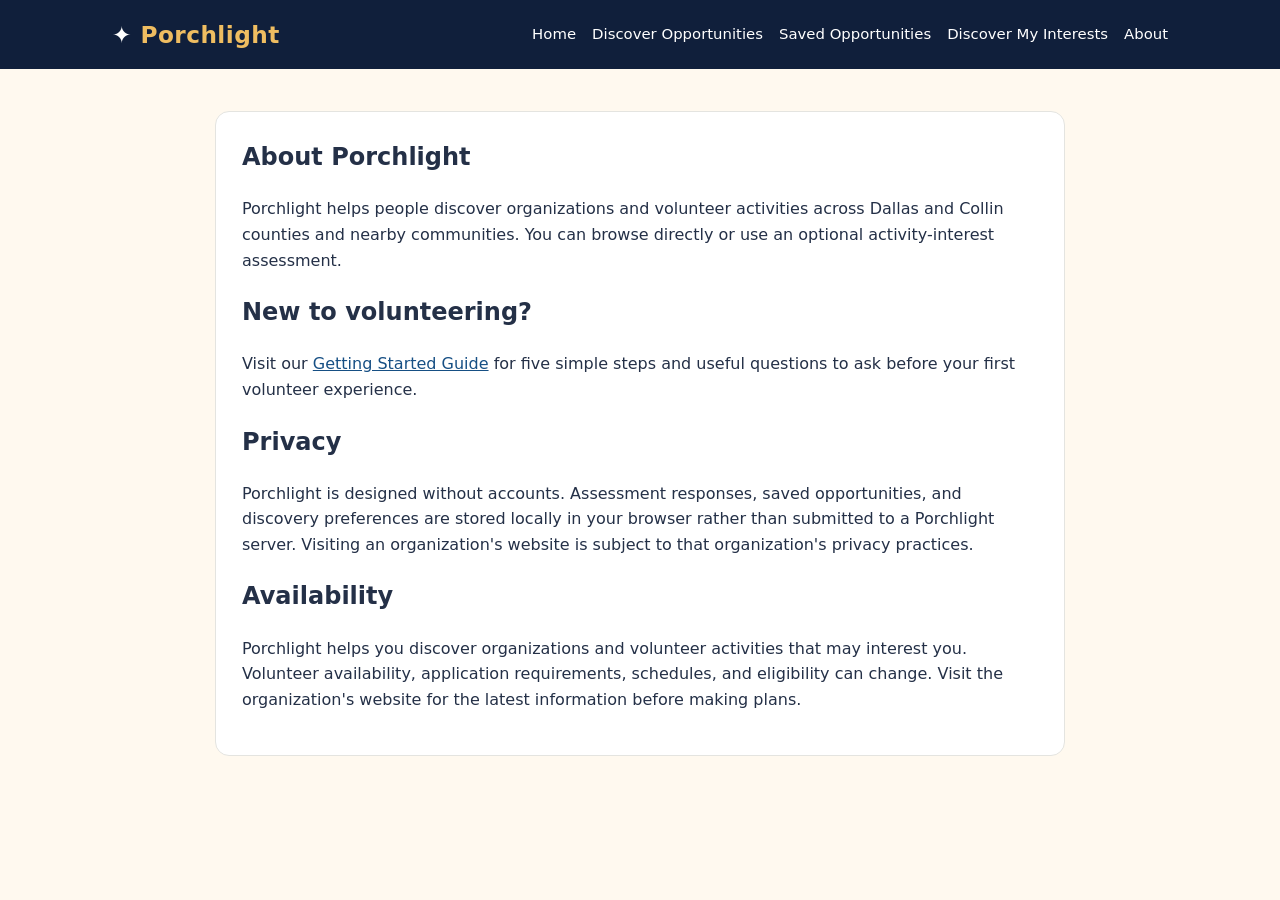
==== about.html @ 70819da5 "Add files via upload" ====
<!doctype html><html lang="en"><head><meta charset="utf-8"><meta name="viewport" content="width=device-width,initial-scale=1"><title>About & Privacy | Porchlight</title><link rel="stylesheet" href="css/styles.css"></head><body><a class="skip" href="#main">Skip to content</a><header class="top"><nav class="nav" aria-label="Main navigation"><a class="brand" href="index.html">✦ <span>Porchlight</span></a><div class="links"><a href="index.html">Home</a><a href="discover.html">Discover Opportunities</a><a href="saved.html">Saved Opportunities</a><a href="assessment.html">Discover My Interests</a><a href="about.html">About</a></div></nav></header><main id="main" class="wrap"><section class="panel"><h1>About Porchlight</h1><p>Porchlight helps people discover organizations and volunteer activities across Dallas and Collin counties and nearby communities. You can browse directly or use an optional activity-interest assessment.</p><h2>New to volunteering?</h2><p>Visit our <a href="getting-started.html">Getting Started Guide</a> for five simple steps and useful questions to ask before your first volunteer experience.</p><h2>Privacy</h2><p>Porchlight is designed without accounts. Assessment responses, saved opportunities, and discovery preferences are stored locally in your browser rather than submitted to a Porchlight server. Visiting an organization's website is subject to that organization's privacy practices.</p><h2>Availability</h2><p>Porchlight helps you discover organizations and volunteer activities that may interest you. Volunteer availability, application requirements, schedules, and eligibility can change. Visit the organization's website for the latest information before making plans.</p></section></main><script src="js/navigation.js"></script></body></html>
---- css/styles.css ----
:root{--navy:#101f3b;--gold:#efbd61;--cream:#fff9ef;--ink:#243047;--muted:#58657a;--line:#e4e4e0;--white:#fff}*{box-sizing:border-box}body{margin:0;font-family:system-ui,-apple-system,'Segoe UI',sans-serif;color:var(--ink);background:var(--cream);line-height:1.6}a{color:#164f84}a:focus-visible,button:focus-visible{outline:3px solid #c87c12;outline-offset:3px}.skip{position:absolute;left:-999px;top:0;background:#fff;padding:12px;z-index:9}.skip:focus{left:10px}.top{background:var(--navy);color:white}.nav{max-width:1100px;margin:auto;padding:16px 22px;display:flex;align-items:center;justify-content:space-between;gap:20px;flex-wrap:wrap}.brand{font-size:1.45rem;font-weight:800;color:#fff;text-decoration:none;letter-spacing:.02em}.brand span{color:var(--gold)}.links{display:flex;flex-wrap:wrap;gap:16px}.links a{color:white;text-decoration:none;font-size:.93rem}.links a:hover{text-decoration:underline}.hero{background:linear-gradient(120deg,#101f3b 20%,#20365b 100%);color:#fff}.hero-inner{max-width:1100px;margin:auto;display:grid;grid-template-columns:1fr 1fr;gap:32px;align-items:center;padding:54px 22px 62px}.hero h1{font-size:clamp(2.4rem,5vw,4.6rem);line-height:1.1;margin:0 0 12px}.hero h1 em{color:var(--gold);font-style:normal}.hero p{font-size:1.13rem;max-width:520px}.lantern{height:330px;display:grid;place-items:center;position:relative;background:radial-gradient(circle at 50% 48%,#b8792888,transparent 45%)}.lantern svg{width:min(100%,320px);height:310px;filter:drop-shadow(0 0 28px #f4ad3e88)}.wrap{max-width:1100px;margin:auto;padding:42px 22px}.intro{text-align:center;max-width:720px;margin:0 auto 28px}.intro h1{font-size:clamp(1.7rem,3vw,2.3rem);margin:0 0 10px}.choices{display:grid;grid-template-columns:repeat(2,1fr);gap:20px}.choice{background:#fff;border:1px solid var(--line);border-radius:16px;padding:28px;box-shadow:0 5px 18px #101f3b0a}.choice h3{font-size:1.4rem;margin:8px 0}.symbol{font-size:2rem}.button{display:inline-block;border-radius:9px;background:var(--navy);color:white;text-decoration:none;padding:12px 20px;font-weight:700;margin-top:12px}.button:hover{background:#294670}.button.gold{background:#c17b1e;color:#fff}.button.gold:hover{background:#965d12}.note{text-align:center;color:var(--muted);font-size:.91rem;margin-top:18px}.values{display:grid;grid-template-columns:repeat(4,1fr);gap:16px}.value{background:#fff;border:1px solid var(--line);border-radius:12px;padding:18px}.value h3{font-size:1rem;margin:0 0 5px}.value p{font-size:.92rem;margin:0}.closing{text-align:center;background:#f2e8d7;padding:40px 22px}.closing h2{margin-top:0}.footer{background:var(--navy);color:#e9edf3;padding:30px 22px}.footer-inner{max-width:1100px;margin:auto}.footer a{color:#ffe1a0}.footer small{display:block;margin-top:12px;color:#d4dae4}.panel{background:white;border:1px solid var(--line);border-radius:14px;padding:26px;max-width:850px;margin:0 auto}.panel h1{margin-top:0}.muted{color:var(--muted)}@media(max-width:720px){.hero-inner,.choices{grid-template-columns:1fr}.hero-inner{padding-top:28px}.lantern{height:235px;order:-1}.lantern svg{height:225px}.values{grid-template-columns:repeat(2,1fr)}.nav{align-items:flex-start}.links{gap:10px}.links a{font-size:.85rem}}@media(max-width:420px){.values{grid-template-columns:1fr}}

/* Full-bleed banner: no padding, clipping, or rounded image corners. */
.hero-art{background:var(--navy);margin:0;padding:0}
.hero-art-inner{width:100%;max-width:none;margin:0;padding:0;line-height:0}
.hero-art img{display:block;width:100%;height:auto;border-radius:0;object-fit:contain}
/* Stage 3: assessment */
.assessment-wrap{padding-top:36px;padding-bottom:55px}.assessment-panel{max-width:880px;padding:clamp(22px,4vw,44px)}.assessment-panel h1{line-height:1.22;font-size:clamp(1.65rem,3.2vw,2.25rem)}.assessment-panel h2{font-size:1.25rem}.eyebrow{text-transform:uppercase;letter-spacing:.1em;color:#8a5a1c;font-size:.78rem;font-weight:800}.progress-heading{display:flex;justify-content:space-between;gap:10px;flex-wrap:wrap}.progress{height:11px;border-radius:20px;background:#e9edf1;overflow:hidden;margin:12px 0 30px}.progress>div{height:100%;background:#bd7d25;transition:width .2s}.question-title{margin:0 0 28px}.answer-options{border:0;padding:0;margin:0}.answer-options legend{font-weight:650;margin-bottom:12px}.answer{display:flex;align-items:center;gap:13px;border:1px solid #d5dce2;background:#fff;padding:13px 16px;border-radius:10px;margin:8px 0;cursor:pointer}.answer:has(input:checked){border-color:#a56816;background:#fff4dd;box-shadow:0 0 0 1px #a56816}.answer input{width:20px;height:20px;accent-color:#a56816;flex:none}.actions{display:flex;align-items:center;gap:12px;flex-wrap:wrap;margin-top:26px}.actions .button{margin-top:0}.button{border:0;font:inherit;font-weight:700;cursor:pointer}.button.outline{background:#fff;border:1px solid #8d9bae;color:#1a3657}.button.outline:hover{background:#f0f4f8}.small{font-size:.87rem}.error{color:#9d2020;font-weight:700}.review-list{display:grid;gap:7px;margin-top:20px}.review-row{background:#fff;text-align:left;border:1px solid #d9dee5;border-radius:9px;padding:12px;display:flex;align-items:flex-start;justify-content:space-between;gap:15px;cursor:pointer;font:inherit}.review-row:hover{background:#f6f8fb}.review-value{color:#365b81;font-size:.85rem;flex-shrink:0}.interest-cards{display:grid;gap:12px;margin:18px 0}.interest-card{border:1px solid #e0e4e8;border-radius:12px;padding:17px;background:#fff}.interest-head{display:flex;align-items:flex-start;gap:13px}.interest-head p{margin:3px 0 0;color:#58657a}.letter-tile{display:grid;place-items:center;width:46px;height:46px;border-radius:9px;color:#fff;font-size:1.35rem;font-weight:800;flex-shrink:0}.all-interests{border-top:1px solid #ddd;margin-top:25px;padding-top:16px}.all-interests summary{font-weight:750;cursor:pointer}.notice{padding:15px 17px;border-left:4px solid #c58b36;background:#fff7e9;border-radius:5px}
@media(max-width:580px){.review-row{flex-direction:column;gap:5px}.assessment-panel{padding:20px}.actions{align-items:stretch}.actions .button{width:100%;text-align:center}}

.entry-choice{border:1px solid #d9d5ca;border-radius:14px;padding:1.2rem;margin:1.25rem 0;background:#fffdf8}.entry-choice h3{margin-top:0}.entry-choice input{width:min(100%,350px);padding:.8rem;border:1px solid #778296;border-radius:8px;font-size:1.1rem;text-transform:uppercase;letter-spacing:.12em}.entry-choice input:focus{outline:3px solid #e9b85a;outline-offset:2px}

/* Stage 3 desktop viewport refinement: preserve comfortable mobile targets. */
@media (min-width: 721px) {
 .assessment-wrap{padding-top:14px;padding-bottom:26px}
 .assessment-panel{max-width:1080px;padding:18px 28px}
 .assessment-panel:has(.answer-options) .eyebrow{margin:0 0 7px}
 .assessment-panel:has(.answer-options) .progress{height:8px;margin:7px 0 13px}
 .assessment-panel:has(.answer-options) .progress-heading{font-size:.95rem;line-height:1.3}
 .assessment-panel .question-title{font-size:clamp(1.28rem,2.1vw,1.7rem);line-height:1.26;margin:0 0 13px}
 .assessment-panel .answer-options legend{font-size:.94rem;margin-bottom:6px}
 .assessment-panel .answer{padding:7px 12px;margin:5px 0;min-height:42px;line-height:1.35;gap:10px}
 .assessment-panel .answer input{width:18px;height:18px}
 .assessment-panel:has(.answer-options) .actions{margin-top:12px;gap:9px}
 .assessment-panel:has(.answer-options) .actions .button{padding:8px 14px;font-size:.94rem}
 .assessment-panel:has(.answer-options) .actions + .muted{margin:10px 0 0;line-height:1.35}
}
@media (min-width:721px) and (max-height:780px){
 .assessment-wrap{padding-top:8px}
 .assessment-panel{padding:12px 24px}
 .assessment-panel .question-title{font-size:1.3rem;margin-bottom:8px}
 .assessment-panel .answer{padding:5px 10px;margin:4px 0;min-height:38px}
 .assessment-panel:has(.answer-options) .progress{margin:5px 0 9px}
 .assessment-panel:has(.answer-options) .actions{margin-top:8px}
}

/* Accessibility: visible keyboard focus for form fields and reduced-motion support. */
input:focus-visible,select:focus-visible,summary:focus-visible{outline:3px solid #c87c12;outline-offset:3px}
@media(prefers-reduced-motion:reduce){*,*::before,*::after{scroll-behavior:auto!important;transition-duration:0.01ms!important;animation-duration:0.01ms!important}}
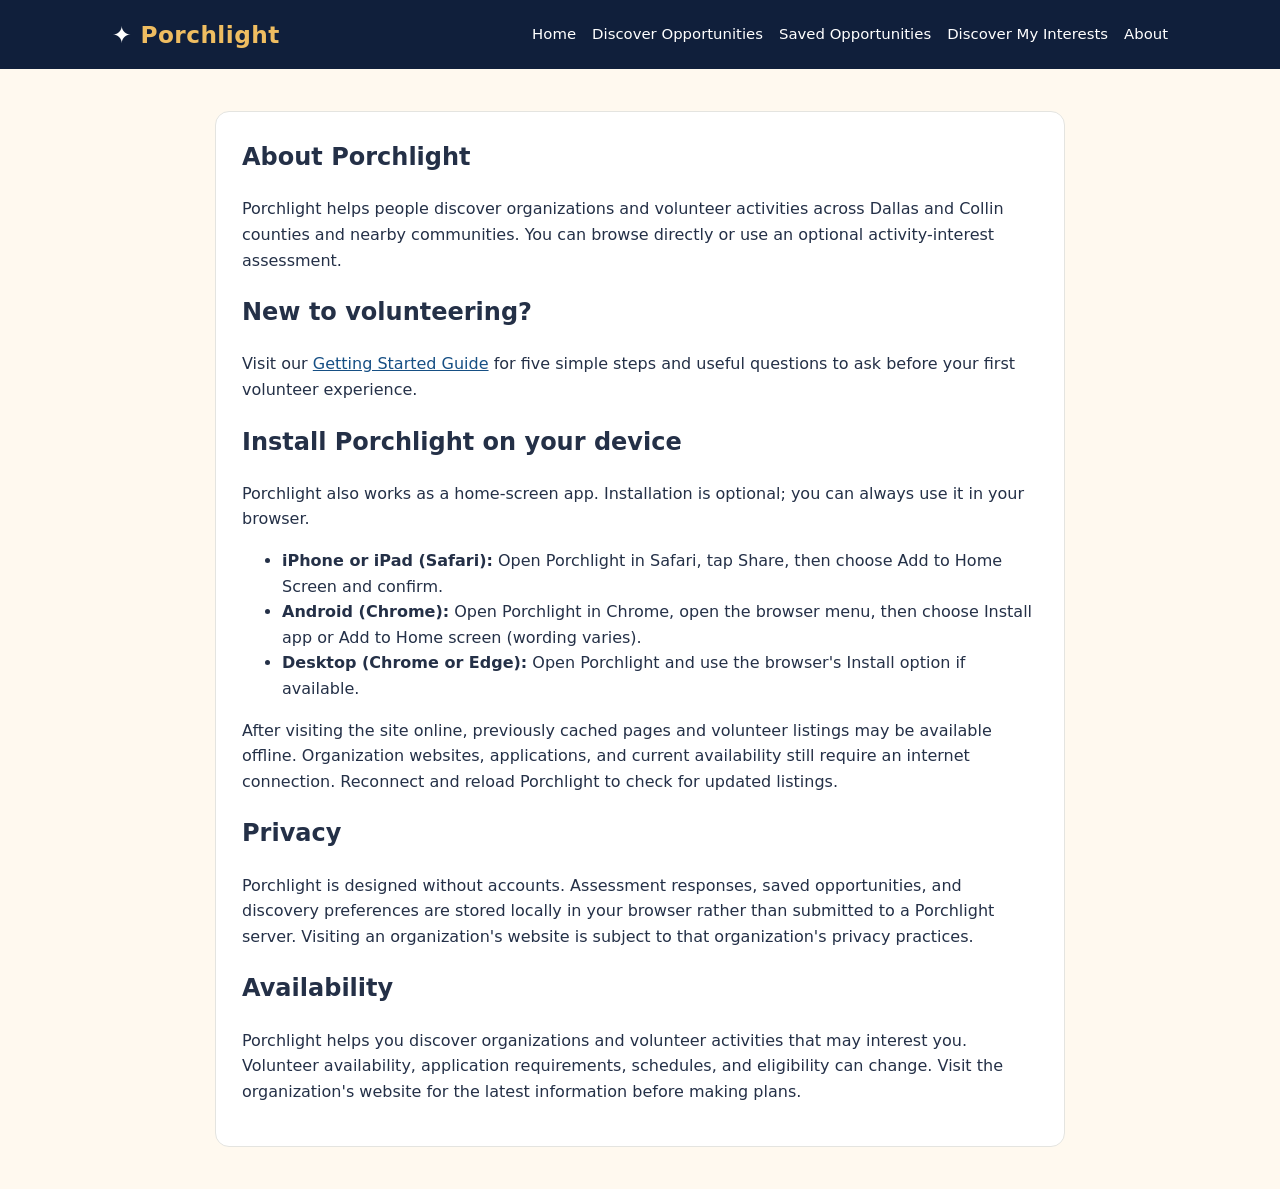
==== commit 9ff935d9: "Add files via upload" ====
--- a/about.html
+++ b/about.html
@@ -1 +1 @@
-<!doctype html><html lang="en"><head><meta charset="utf-8"><meta name="viewport" content="width=device-width,initial-scale=1"><title>About & Privacy | Porchlight</title><link rel="stylesheet" href="css/styles.css"></head><body><a class="skip" href="#main">Skip to content</a><header class="top"><nav class="nav" aria-label="Main navigation"><a class="brand" href="index.html">✦ <span>Porchlight</span></a><div class="links"><a href="index.html">Home</a><a href="discover.html">Discover Opportunities</a><a href="saved.html">Saved Opportunities</a><a href="assessment.html">Discover My Interests</a><a href="about.html">About</a></div></nav></header><main id="main" class="wrap"><section class="panel"><h1>About Porchlight</h1><p>Porchlight helps people discover organizations and volunteer activities across Dallas and Collin counties and nearby communities. You can browse directly or use an optional activity-interest assessment.</p><h2>New to volunteering?</h2><p>Visit our <a href="getting-started.html">Getting Started Guide</a> for five simple steps and useful questions to ask before your first volunteer experience.</p><h2>Privacy</h2><p>Porchlight is designed without accounts. Assessment responses, saved opportunities, and discovery preferences are stored locally in your browser rather than submitted to a Porchlight server. Visiting an organization's website is subject to that organization's privacy practices.</p><h2>Availability</h2><p>Porchlight helps you discover organizations and volunteer activities that may interest you. Volunteer availability, application requirements, schedules, and eligibility can change. Visit the organization's website for the latest information before making plans.</p></section></main><script src="js/navigation.js"></script></body></html>
+<!doctype html><html lang="en"><head><meta charset="utf-8"><meta name="viewport" content="width=device-width,initial-scale=1"><title>About & Privacy | Porchlight</title><link rel="stylesheet" href="css/styles.css"><meta name="theme-color" content="#0c254d"><link rel="manifest" href="manifest.webmanifest"><link rel="icon" type="image/png" href="images/icon-192.png"><link rel="apple-touch-icon" href="images/icon-192.png"></head><body><a class="skip" href="#main">Skip to content</a><header class="top"><nav class="nav" aria-label="Main navigation"><a class="brand" href="index.html">✦ <span>Porchlight</span></a><div class="links"><a href="index.html">Home</a><a href="discover.html">Discover Opportunities</a><a href="saved.html">Saved Opportunities</a><a href="assessment.html">Discover My Interests</a><a href="about.html">About</a></div></nav></header><main id="main" class="wrap"><section class="panel"><h1>About Porchlight</h1><p>Porchlight helps people discover organizations and volunteer activities across Dallas and Collin counties and nearby communities. You can browse directly or use an optional activity-interest assessment.</p><h2>New to volunteering?</h2><p>Visit our <a href="getting-started.html">Getting Started Guide</a> for five simple steps and useful questions to ask before your first volunteer experience.</p><h2 id="install">Install Porchlight on your device</h2><p>Porchlight also works as a home-screen app. Installation is optional; you can always use it in your browser.</p><ul><li><strong>iPhone or iPad (Safari):</strong> Open Porchlight in Safari, tap Share, then choose Add to Home Screen and confirm.</li><li><strong>Android (Chrome):</strong> Open Porchlight in Chrome, open the browser menu, then choose Install app or Add to Home screen (wording varies).</li><li><strong>Desktop (Chrome or Edge):</strong> Open Porchlight and use the browser's Install option if available.</li></ul><p>After visiting the site online, previously cached pages and volunteer listings may be available offline. Organization websites, applications, and current availability still require an internet connection. Reconnect and reload Porchlight to check for updated listings.</p><h2>Privacy</h2><p>Porchlight is designed without accounts. Assessment responses, saved opportunities, and discovery preferences are stored locally in your browser rather than submitted to a Porchlight server. Visiting an organization's website is subject to that organization's privacy practices.</p><h2>Availability</h2><p>Porchlight helps you discover organizations and volunteer activities that may interest you. Volunteer availability, application requirements, schedules, and eligibility can change. Visit the organization's website for the latest information before making plans.</p></section></main><script src="js/navigation.js"></script><script src="js/pwa.js" defer></script></body></html>
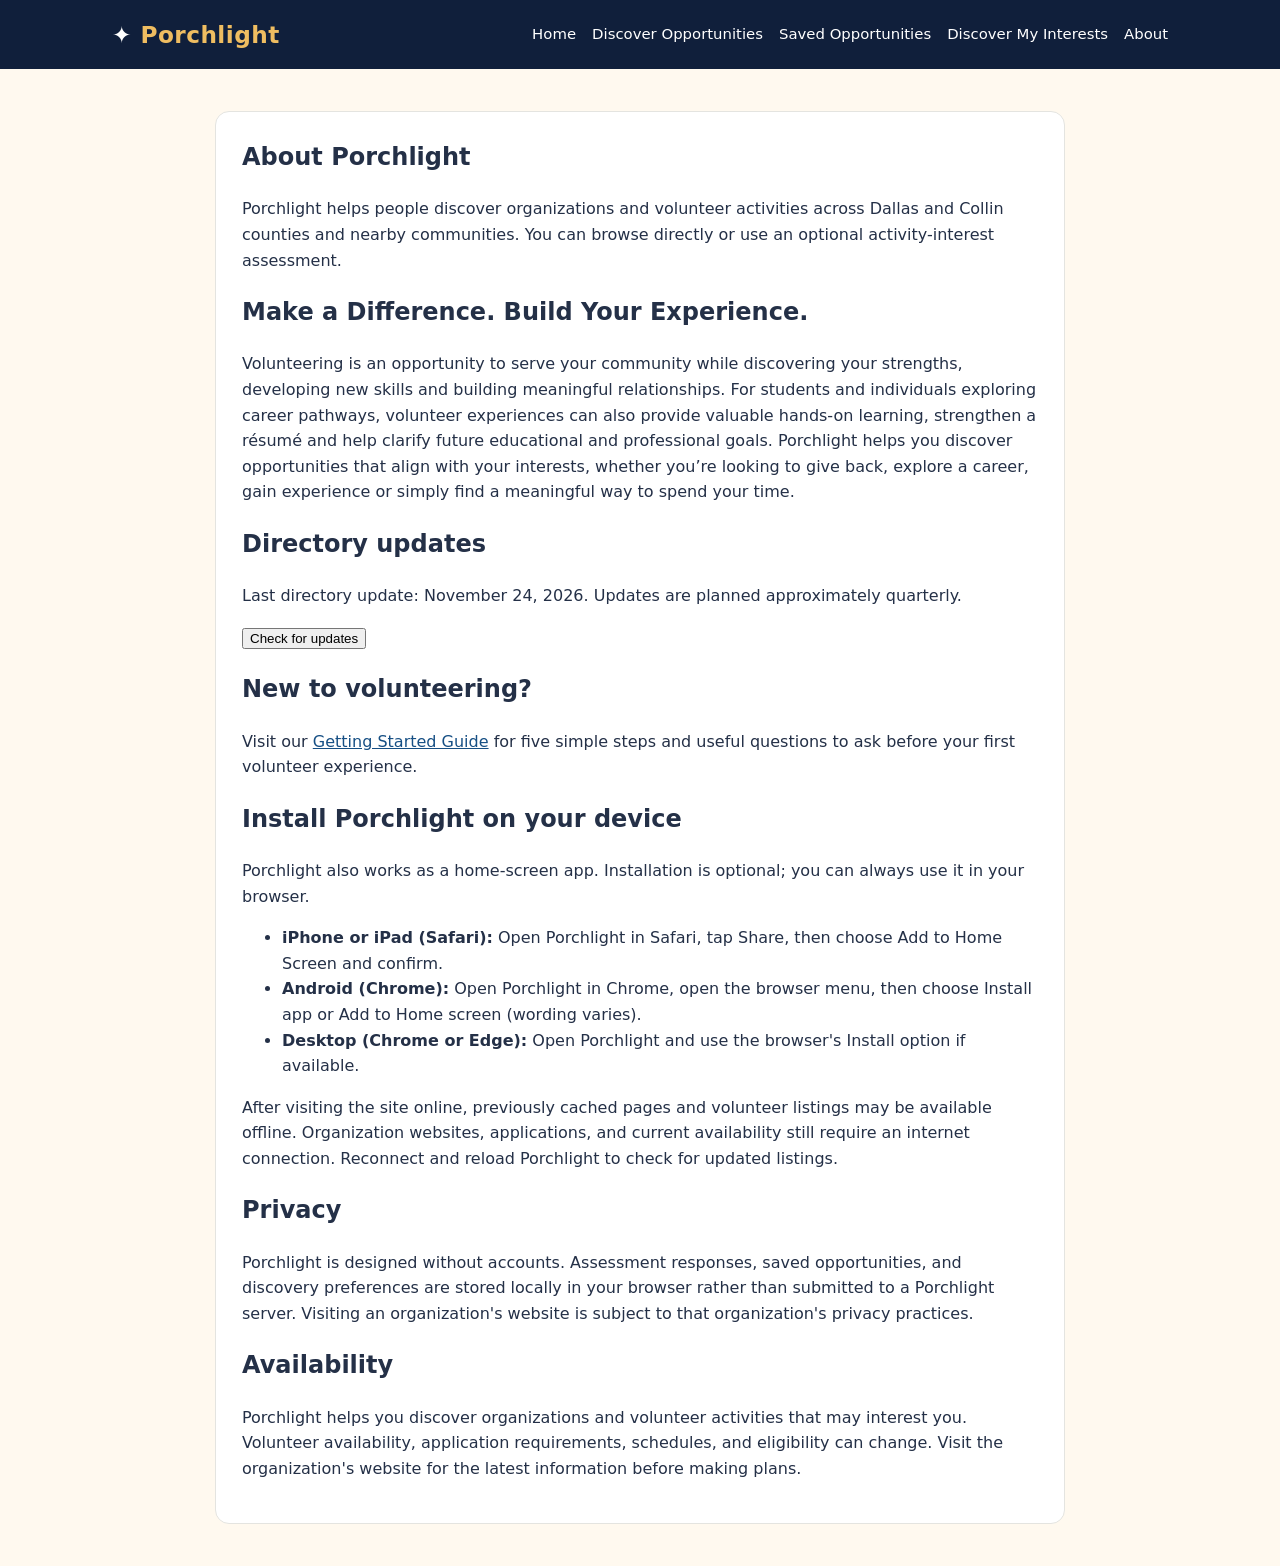
==== commit 33259244: "Add files via upload" ====
--- a/about.html
+++ b/about.html
@@ -1 +1 @@
-<!doctype html><html lang="en"><head><meta charset="utf-8"><meta name="viewport" content="width=device-width,initial-scale=1"><title>About & Privacy | Porchlight</title><link rel="stylesheet" href="css/styles.css"><meta name="theme-color" content="#0c254d"><link rel="manifest" href="manifest.webmanifest"><link rel="icon" type="image/png" href="images/icon-192.png"><link rel="apple-touch-icon" href="images/icon-192.png"></head><body><a class="skip" href="#main">Skip to content</a><header class="top"><nav class="nav" aria-label="Main navigation"><a class="brand" href="index.html">✦ <span>Porchlight</span></a><div class="links"><a href="index.html">Home</a><a href="discover.html">Discover Opportunities</a><a href="saved.html">Saved Opportunities</a><a href="assessment.html">Discover My Interests</a><a href="about.html">About</a></div></nav></header><main id="main" class="wrap"><section class="panel"><h1>About Porchlight</h1><p>Porchlight helps people discover organizations and volunteer activities across Dallas and Collin counties and nearby communities. You can browse directly or use an optional activity-interest assessment.</p><h2>New to volunteering?</h2><p>Visit our <a href="getting-started.html">Getting Started Guide</a> for five simple steps and useful questions to ask before your first volunteer experience.</p><h2 id="install">Install Porchlight on your device</h2><p>Porchlight also works as a home-screen app. Installation is optional; you can always use it in your browser.</p><ul><li><strong>iPhone or iPad (Safari):</strong> Open Porchlight in Safari, tap Share, then choose Add to Home Screen and confirm.</li><li><strong>Android (Chrome):</strong> Open Porchlight in Chrome, open the browser menu, then choose Install app or Add to Home screen (wording varies).</li><li><strong>Desktop (Chrome or Edge):</strong> Open Porchlight and use the browser's Install option if available.</li></ul><p>After visiting the site online, previously cached pages and volunteer listings may be available offline. Organization websites, applications, and current availability still require an internet connection. Reconnect and reload Porchlight to check for updated listings.</p><h2>Privacy</h2><p>Porchlight is designed without accounts. Assessment responses, saved opportunities, and discovery preferences are stored locally in your browser rather than submitted to a Porchlight server. Visiting an organization's website is subject to that organization's privacy practices.</p><h2>Availability</h2><p>Porchlight helps you discover organizations and volunteer activities that may interest you. Volunteer availability, application requirements, schedules, and eligibility can change. Visit the organization's website for the latest information before making plans.</p></section></main><script src="js/navigation.js"></script><script src="js/pwa.js" defer></script></body></html>
+<!doctype html><html lang="en"><head><meta charset="utf-8"><meta name="viewport" content="width=device-width,initial-scale=1"><title>About & Privacy | Porchlight</title><link rel="stylesheet" href="css/styles.css"><meta name="theme-color" content="#0c254d"><link rel="manifest" href="manifest.webmanifest?v=2"><link rel="icon" type="image/png" href="images/favicon-48.png?v=2"><link rel="apple-touch-icon" sizes="180x180" href="images/apple-touch-icon.png?v=2"><meta name="apple-mobile-web-app-capable" content="yes"><meta name="apple-mobile-web-app-title" content="Porchlight"></head><body><a class="skip" href="#main">Skip to content</a><header class="top"><nav class="nav" aria-label="Main navigation"><a class="brand" href="index.html">✦ <span>Porchlight</span></a><div class="links"><a href="index.html">Home</a><a href="discover.html">Discover Opportunities</a><a href="saved.html">Saved Opportunities</a><a href="assessment.html">Discover My Interests</a><a href="about.html">About</a></div></nav></header><main id="main" class="wrap"><section class="panel"><h1>About Porchlight</h1><p>Porchlight helps people discover organizations and volunteer activities across Dallas and Collin counties and nearby communities. You can browse directly or use an optional activity-interest assessment.</p><h2>Make a Difference. Build Your Experience.</h2><p>Volunteering is an opportunity to serve your community while discovering your strengths, developing new skills and building meaningful relationships. For students and individuals exploring career pathways, volunteer experiences can also provide valuable hands-on learning, strengthen a résumé and help clarify future educational and professional goals. Porchlight helps you discover opportunities that align with your interests, whether you’re looking to give back, explore a career, gain experience or simply find a meaningful way to spend your time.</p><h2>Directory updates</h2><p>Last directory update: November 24, 2026. Updates are planned approximately quarterly.</p><button id="porchlight-check-update" type="button">Check for updates</button><p id="porchlight-update-status" role="status"></p><h2>New to volunteering?</h2><p>Visit our <a href="getting-started.html">Getting Started Guide</a> for five simple steps and useful questions to ask before your first volunteer experience.</p><h2 id="install">Install Porchlight on your device</h2><p>Porchlight also works as a home-screen app. Installation is optional; you can always use it in your browser.</p><ul><li><strong>iPhone or iPad (Safari):</strong> Open Porchlight in Safari, tap Share, then choose Add to Home Screen and confirm.</li><li><strong>Android (Chrome):</strong> Open Porchlight in Chrome, open the browser menu, then choose Install app or Add to Home screen (wording varies).</li><li><strong>Desktop (Chrome or Edge):</strong> Open Porchlight and use the browser's Install option if available.</li></ul><p>After visiting the site online, previously cached pages and volunteer listings may be available offline. Organization websites, applications, and current availability still require an internet connection. Reconnect and reload Porchlight to check for updated listings.</p><h2>Privacy</h2><p>Porchlight is designed without accounts. Assessment responses, saved opportunities, and discovery preferences are stored locally in your browser rather than submitted to a Porchlight server. Visiting an organization's website is subject to that organization's privacy practices.</p><h2>Availability</h2><p>Porchlight helps you discover organizations and volunteer activities that may interest you. Volunteer availability, application requirements, schedules, and eligibility can change. Visit the organization's website for the latest information before making plans.</p></section></main><script src="js/navigation.js"></script><script src="js/pwa.js" defer></script></body></html>
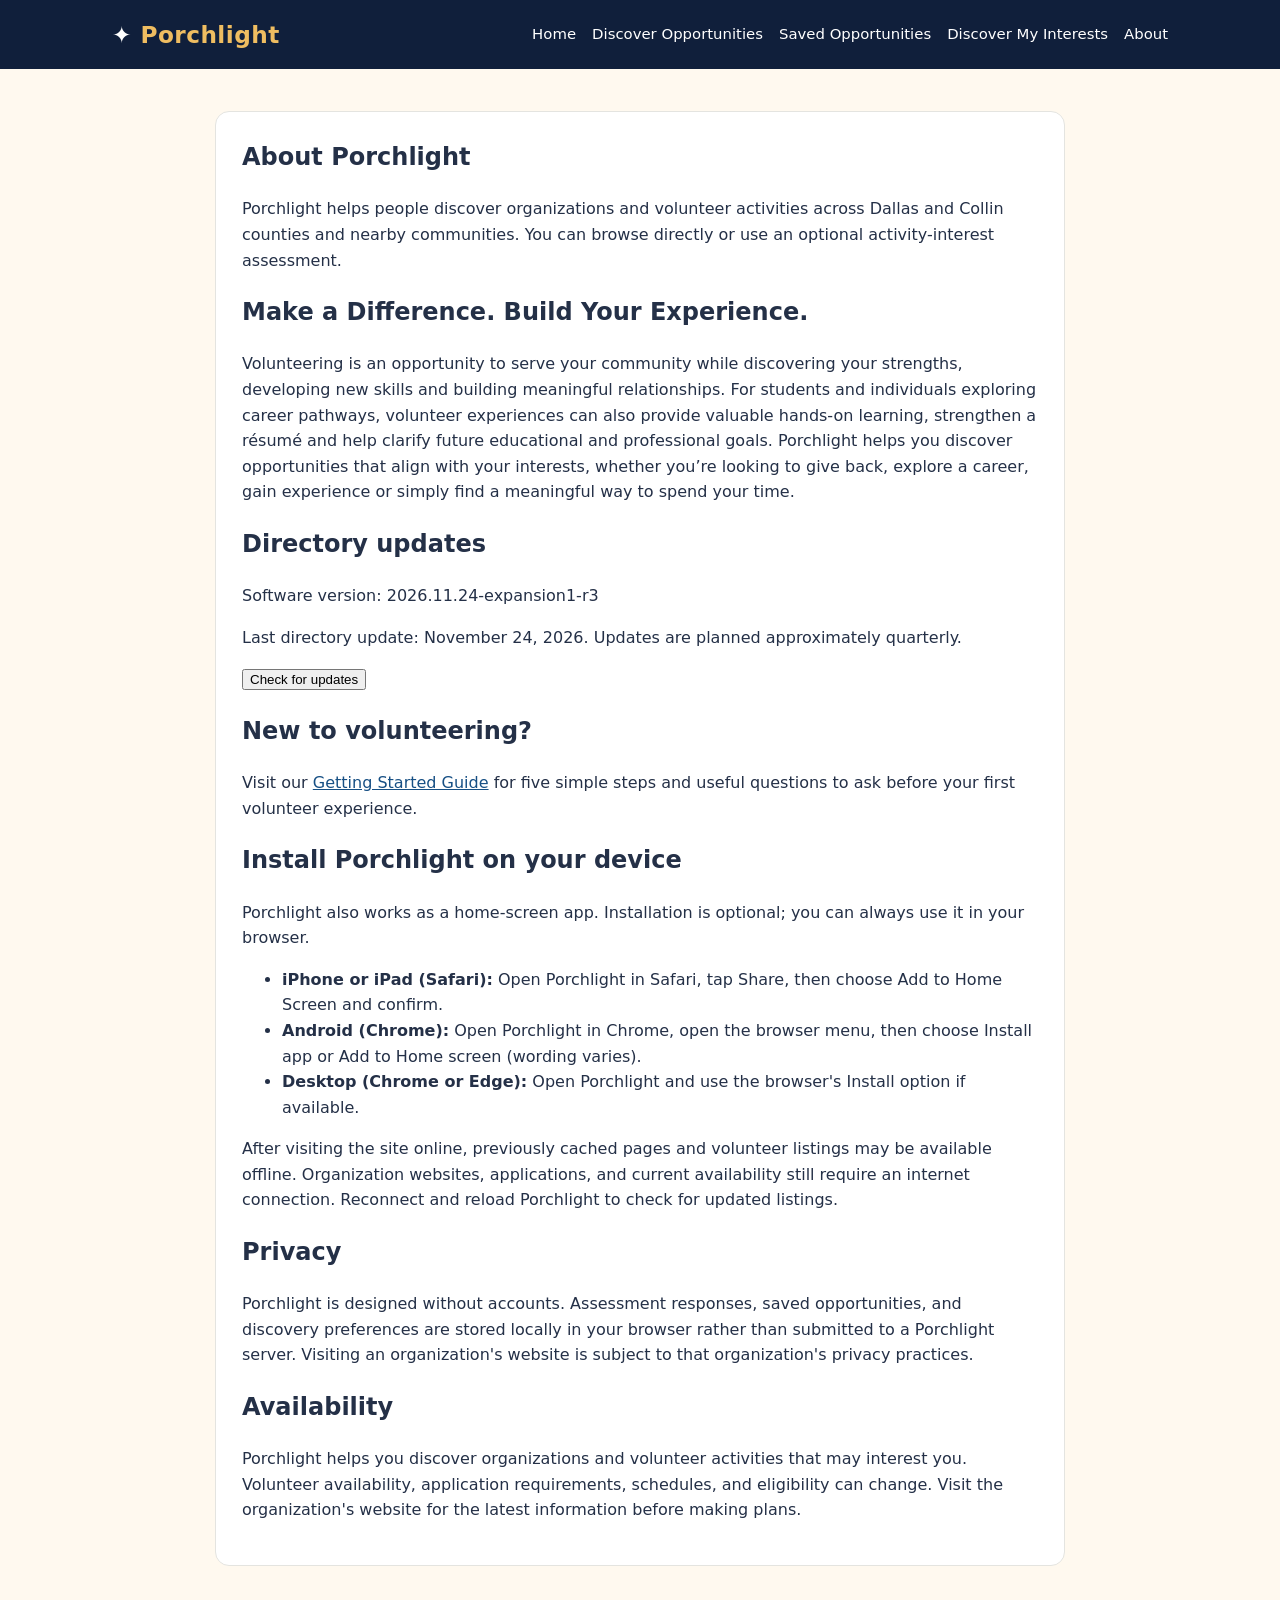
==== commit fddc2738: "Add files via upload" ====
--- a/about.html
+++ b/about.html
@@ -1 +1 @@
-<!doctype html><html lang="en"><head><meta charset="utf-8"><meta name="viewport" content="width=device-width,initial-scale=1"><title>About & Privacy | Porchlight</title><link rel="stylesheet" href="css/styles.css"><meta name="theme-color" content="#0c254d"><link rel="manifest" href="manifest.webmanifest?v=2"><link rel="icon" type="image/png" href="images/favicon-48.png?v=2"><link rel="apple-touch-icon" sizes="180x180" href="images/apple-touch-icon.png?v=2"><meta name="apple-mobile-web-app-capable" content="yes"><meta name="apple-mobile-web-app-title" content="Porchlight"></head><body><a class="skip" href="#main">Skip to content</a><header class="top"><nav class="nav" aria-label="Main navigation"><a class="brand" href="index.html">✦ <span>Porchlight</span></a><div class="links"><a href="index.html">Home</a><a href="discover.html">Discover Opportunities</a><a href="saved.html">Saved Opportunities</a><a href="assessment.html">Discover My Interests</a><a href="about.html">About</a></div></nav></header><main id="main" class="wrap"><section class="panel"><h1>About Porchlight</h1><p>Porchlight helps people discover organizations and volunteer activities across Dallas and Collin counties and nearby communities. You can browse directly or use an optional activity-interest assessment.</p><h2>Make a Difference. Build Your Experience.</h2><p>Volunteering is an opportunity to serve your community while discovering your strengths, developing new skills and building meaningful relationships. For students and individuals exploring career pathways, volunteer experiences can also provide valuable hands-on learning, strengthen a résumé and help clarify future educational and professional goals. Porchlight helps you discover opportunities that align with your interests, whether you’re looking to give back, explore a career, gain experience or simply find a meaningful way to spend your time.</p><h2>Directory updates</h2><p>Last directory update: November 24, 2026. Updates are planned approximately quarterly.</p><button id="porchlight-check-update" type="button">Check for updates</button><p id="porchlight-update-status" role="status"></p><h2>New to volunteering?</h2><p>Visit our <a href="getting-started.html">Getting Started Guide</a> for five simple steps and useful questions to ask before your first volunteer experience.</p><h2 id="install">Install Porchlight on your device</h2><p>Porchlight also works as a home-screen app. Installation is optional; you can always use it in your browser.</p><ul><li><strong>iPhone or iPad (Safari):</strong> Open Porchlight in Safari, tap Share, then choose Add to Home Screen and confirm.</li><li><strong>Android (Chrome):</strong> Open Porchlight in Chrome, open the browser menu, then choose Install app or Add to Home screen (wording varies).</li><li><strong>Desktop (Chrome or Edge):</strong> Open Porchlight and use the browser's Install option if available.</li></ul><p>After visiting the site online, previously cached pages and volunteer listings may be available offline. Organization websites, applications, and current availability still require an internet connection. Reconnect and reload Porchlight to check for updated listings.</p><h2>Privacy</h2><p>Porchlight is designed without accounts. Assessment responses, saved opportunities, and discovery preferences are stored locally in your browser rather than submitted to a Porchlight server. Visiting an organization's website is subject to that organization's privacy practices.</p><h2>Availability</h2><p>Porchlight helps you discover organizations and volunteer activities that may interest you. Volunteer availability, application requirements, schedules, and eligibility can change. Visit the organization's website for the latest information before making plans.</p></section></main><script src="js/navigation.js"></script><script src="js/pwa.js" defer></script></body></html>
+<!doctype html><html lang="en"><head><meta charset="utf-8"><meta name="viewport" content="width=device-width,initial-scale=1"><title>About & Privacy | Porchlight</title><link rel="stylesheet" href="css/styles.css"><meta name="theme-color" content="#0c254d"><link rel="manifest" href="manifest.webmanifest?v=2"><link rel="icon" type="image/png" href="images/favicon-48.png?v=2"><link rel="apple-touch-icon" sizes="180x180" href="images/apple-touch-icon.png?v=2"><meta name="apple-mobile-web-app-capable" content="yes"><meta name="apple-mobile-web-app-title" content="Porchlight"></head><body><a class="skip" href="#main">Skip to content</a><header class="top"><nav class="nav" aria-label="Main navigation"><a class="brand" href="index.html">✦ <span>Porchlight</span></a><div class="links"><a href="index.html">Home</a><a href="discover.html">Discover Opportunities</a><a href="saved.html">Saved Opportunities</a><a href="assessment.html">Discover My Interests</a><a href="about.html">About</a></div></nav></header><main id="main" class="wrap"><section class="panel"><h1>About Porchlight</h1><p>Porchlight helps people discover organizations and volunteer activities across Dallas and Collin counties and nearby communities. You can browse directly or use an optional activity-interest assessment.</p><h2>Make a Difference. Build Your Experience.</h2><p>Volunteering is an opportunity to serve your community while discovering your strengths, developing new skills and building meaningful relationships. For students and individuals exploring career pathways, volunteer experiences can also provide valuable hands-on learning, strengthen a résumé and help clarify future educational and professional goals. Porchlight helps you discover opportunities that align with your interests, whether you’re looking to give back, explore a career, gain experience or simply find a meaningful way to spend your time.</p><h2>Directory updates</h2><p>Software version: 2026.11.24-expansion1-r3</p><p>Last directory update: November 24, 2026. Updates are planned approximately quarterly.</p><button id="porchlight-check-update" type="button">Check for updates</button><p id="porchlight-update-status" role="status"></p><h2>New to volunteering?</h2><p>Visit our <a href="getting-started.html">Getting Started Guide</a> for five simple steps and useful questions to ask before your first volunteer experience.</p><h2 id="install">Install Porchlight on your device</h2><p>Porchlight also works as a home-screen app. Installation is optional; you can always use it in your browser.</p><ul><li><strong>iPhone or iPad (Safari):</strong> Open Porchlight in Safari, tap Share, then choose Add to Home Screen and confirm.</li><li><strong>Android (Chrome):</strong> Open Porchlight in Chrome, open the browser menu, then choose Install app or Add to Home screen (wording varies).</li><li><strong>Desktop (Chrome or Edge):</strong> Open Porchlight and use the browser's Install option if available.</li></ul><p>After visiting the site online, previously cached pages and volunteer listings may be available offline. Organization websites, applications, and current availability still require an internet connection. Reconnect and reload Porchlight to check for updated listings.</p><h2>Privacy</h2><p>Porchlight is designed without accounts. Assessment responses, saved opportunities, and discovery preferences are stored locally in your browser rather than submitted to a Porchlight server. Visiting an organization's website is subject to that organization's privacy practices.</p><h2>Availability</h2><p>Porchlight helps you discover organizations and volunteer activities that may interest you. Volunteer availability, application requirements, schedules, and eligibility can change. Visit the organization's website for the latest information before making plans.</p></section></main><script src="js/navigation.js"></script><script src="js/pwa.js" defer></script></body></html>
--- a/css/styles.css
+++ b/css/styles.css
@@ -37,3 +37,26 @@
 /* Accessibility: visible keyboard focus for form fields and reduced-motion support. */
 input:focus-visible,select:focus-visible,summary:focus-visible{outline:3px solid #c87c12;outline-offset:3px}
 @media(prefers-reduced-motion:reduce){*,*::before,*::after{scroll-behavior:auto!important;transition-duration:0.01ms!important;animation-duration:0.01ms!important}}
+
+
+/* Optional getting-started guide and compact home-page invitation. */
+.starter-invite{display:flex;align-items:center;justify-content:space-between;gap:22px;flex-wrap:wrap;margin:24px 0 8px;padding:22px 26px;border:1px solid #d7cbb4;border-radius:14px;background:#fffaf0}
+.starter-invite h2{font-size:1.25rem;margin:0 0 6px}
+.starter-invite p{margin:0;max-width:58ch}
+.starter-invite .button{flex-shrink:0}
+.starter-guide{max-width:880px}
+.starter-breadcrumb{margin:18px 0;color:#465267;font-size:.92rem}
+.starter-lead{font-size:1.18rem;font-weight:600}
+.starter-steps{padding-left:1.75rem}
+.starter-steps li{padding:10px 0 12px 6px}
+.starter-steps li::marker{font-weight:700;color:#765019}
+.starter-steps h2{font-size:1.17rem;margin:0 0 6px}
+.starter-steps p{margin:0 0 8px}
+.starter-questions{margin:24px 0;border:1px solid #c9cdd3;border-radius:10px;padding:16px 20px}
+.starter-questions summary{cursor:pointer;font-weight:700}
+.starter-questions summary:focus-visible{outline:3px solid #c87c12;outline-offset:4px}
+.starter-questions ul{margin:14px 0 0}
+.starter-next{margin:24px 0;padding:22px;border-radius:12px;background:#f5f3ed}
+.starter-next h2{margin:0 0 8px}
+.starter-actions{display:flex;gap:12px;flex-wrap:wrap;margin-top:16px}
+@media(max-width:640px){.starter-invite{padding:18px}.starter-invite .button{width:100%;text-align:center}.starter-next{padding:16px}}
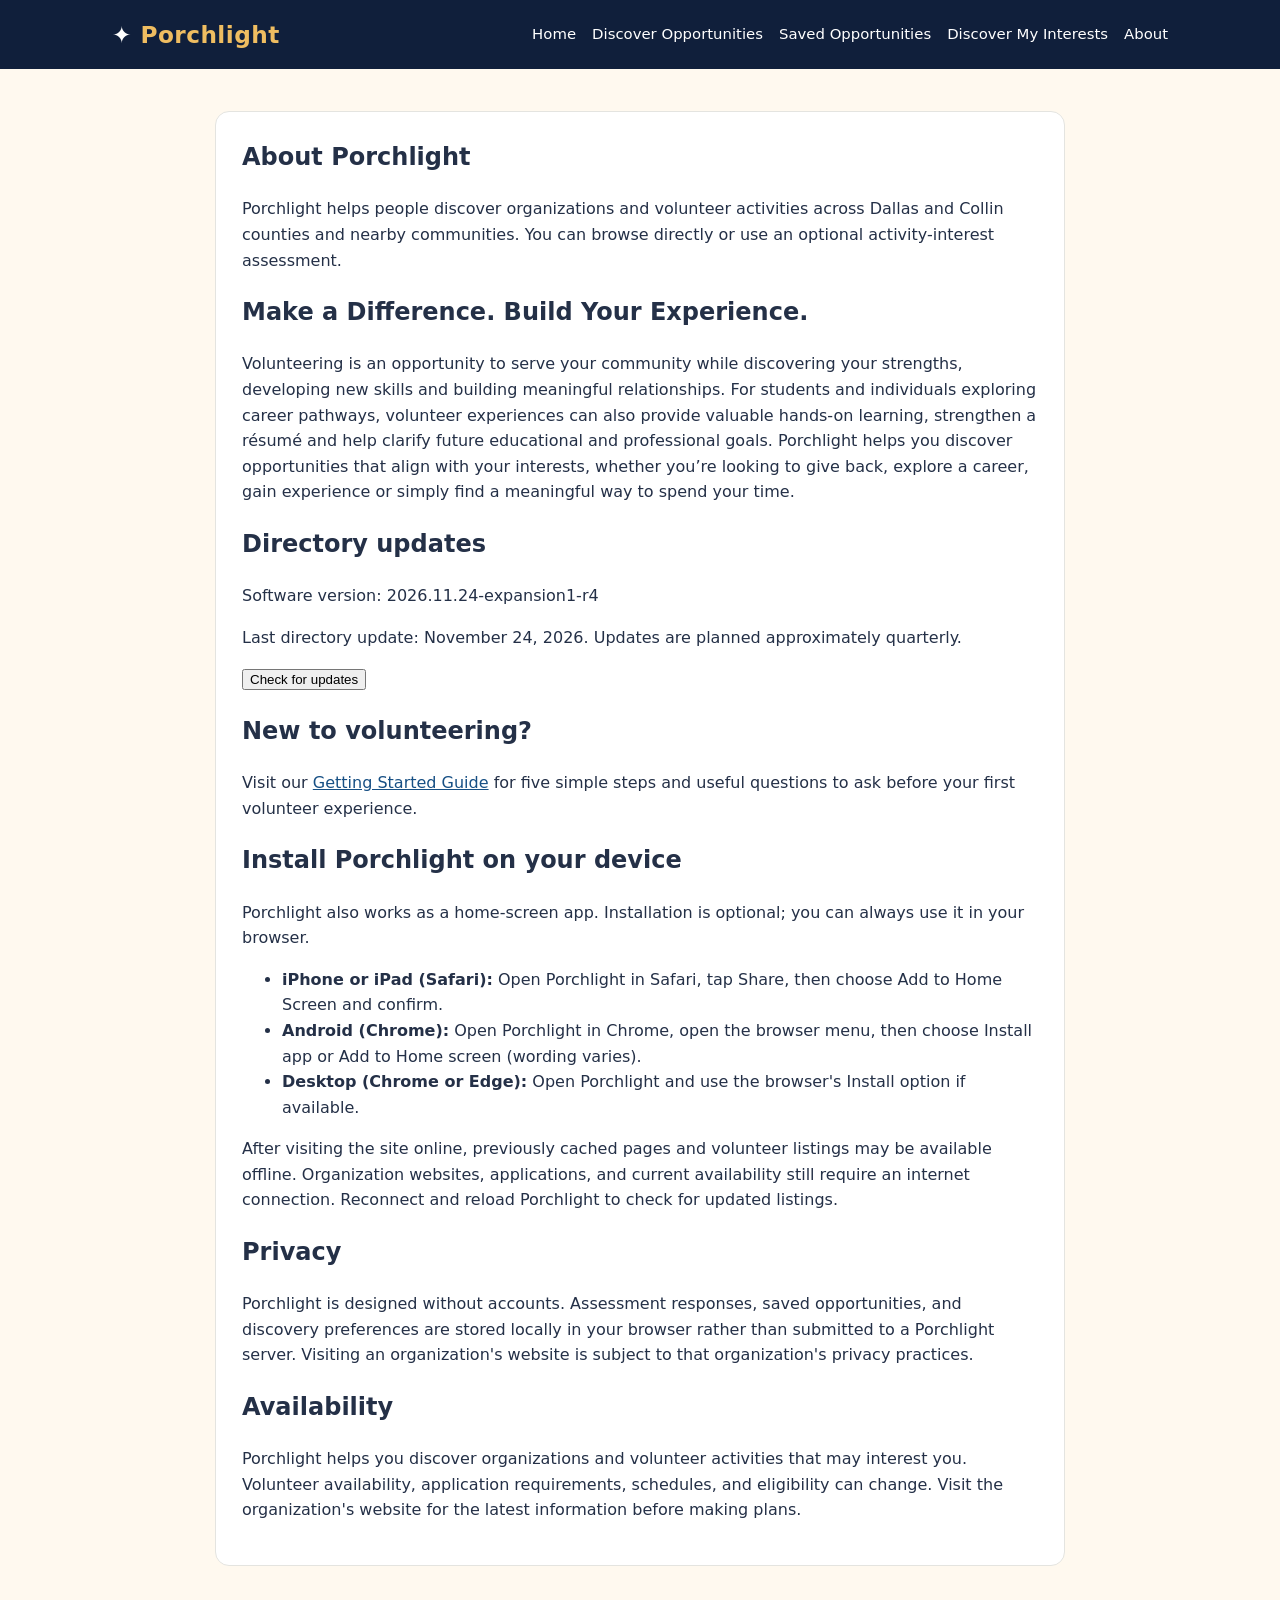
==== commit 0467041a: "Add files via upload" ====
--- a/about.html
+++ b/about.html
@@ -1 +1 @@
-<!doctype html><html lang="en"><head><meta charset="utf-8"><meta name="viewport" content="width=device-width,initial-scale=1"><title>About & Privacy | Porchlight</title><link rel="stylesheet" href="css/styles.css"><meta name="theme-color" content="#0c254d"><link rel="manifest" href="manifest.webmanifest?v=2"><link rel="icon" type="image/png" href="images/favicon-48.png?v=2"><link rel="apple-touch-icon" sizes="180x180" href="images/apple-touch-icon.png?v=2"><meta name="apple-mobile-web-app-capable" content="yes"><meta name="apple-mobile-web-app-title" content="Porchlight"></head><body><a class="skip" href="#main">Skip to content</a><header class="top"><nav class="nav" aria-label="Main navigation"><a class="brand" href="index.html">✦ <span>Porchlight</span></a><div class="links"><a href="index.html">Home</a><a href="discover.html">Discover Opportunities</a><a href="saved.html">Saved Opportunities</a><a href="assessment.html">Discover My Interests</a><a href="about.html">About</a></div></nav></header><main id="main" class="wrap"><section class="panel"><h1>About Porchlight</h1><p>Porchlight helps people discover organizations and volunteer activities across Dallas and Collin counties and nearby communities. You can browse directly or use an optional activity-interest assessment.</p><h2>Make a Difference. Build Your Experience.</h2><p>Volunteering is an opportunity to serve your community while discovering your strengths, developing new skills and building meaningful relationships. For students and individuals exploring career pathways, volunteer experiences can also provide valuable hands-on learning, strengthen a résumé and help clarify future educational and professional goals. Porchlight helps you discover opportunities that align with your interests, whether you’re looking to give back, explore a career, gain experience or simply find a meaningful way to spend your time.</p><h2>Directory updates</h2><p>Software version: 2026.11.24-expansion1-r3</p><p>Last directory update: November 24, 2026. Updates are planned approximately quarterly.</p><button id="porchlight-check-update" type="button">Check for updates</button><p id="porchlight-update-status" role="status"></p><h2>New to volunteering?</h2><p>Visit our <a href="getting-started.html">Getting Started Guide</a> for five simple steps and useful questions to ask before your first volunteer experience.</p><h2 id="install">Install Porchlight on your device</h2><p>Porchlight also works as a home-screen app. Installation is optional; you can always use it in your browser.</p><ul><li><strong>iPhone or iPad (Safari):</strong> Open Porchlight in Safari, tap Share, then choose Add to Home Screen and confirm.</li><li><strong>Android (Chrome):</strong> Open Porchlight in Chrome, open the browser menu, then choose Install app or Add to Home screen (wording varies).</li><li><strong>Desktop (Chrome or Edge):</strong> Open Porchlight and use the browser's Install option if available.</li></ul><p>After visiting the site online, previously cached pages and volunteer listings may be available offline. Organization websites, applications, and current availability still require an internet connection. Reconnect and reload Porchlight to check for updated listings.</p><h2>Privacy</h2><p>Porchlight is designed without accounts. Assessment responses, saved opportunities, and discovery preferences are stored locally in your browser rather than submitted to a Porchlight server. Visiting an organization's website is subject to that organization's privacy practices.</p><h2>Availability</h2><p>Porchlight helps you discover organizations and volunteer activities that may interest you. Volunteer availability, application requirements, schedules, and eligibility can change. Visit the organization's website for the latest information before making plans.</p></section></main><script src="js/navigation.js"></script><script src="js/pwa.js" defer></script></body></html>
+<!doctype html><html lang="en"><head><meta charset="utf-8"><meta name="viewport" content="width=device-width,initial-scale=1"><title>About & Privacy | Porchlight</title><link rel="stylesheet" href="css/styles.css"><meta name="theme-color" content="#0c254d"><link rel="manifest" href="manifest.webmanifest?v=2"><link rel="icon" type="image/png" href="images/favicon-48.png?v=2"><link rel="apple-touch-icon" sizes="180x180" href="images/apple-touch-icon.png?v=2"><meta name="apple-mobile-web-app-capable" content="yes"><meta name="apple-mobile-web-app-title" content="Porchlight"></head><body><a class="skip" href="#main">Skip to content</a><header class="top"><nav class="nav" aria-label="Main navigation"><a class="brand" href="index.html">✦ <span>Porchlight</span></a><div class="links"><a href="index.html">Home</a><a href="discover.html">Discover Opportunities</a><a href="saved.html">Saved Opportunities</a><a href="assessment.html">Discover My Interests</a><a href="about.html">About</a></div></nav></header><main id="main" class="wrap"><section class="panel"><h1>About Porchlight</h1><p>Porchlight helps people discover organizations and volunteer activities across Dallas and Collin counties and nearby communities. You can browse directly or use an optional activity-interest assessment.</p><h2>Make a Difference. Build Your Experience.</h2><p>Volunteering is an opportunity to serve your community while discovering your strengths, developing new skills and building meaningful relationships. For students and individuals exploring career pathways, volunteer experiences can also provide valuable hands-on learning, strengthen a résumé and help clarify future educational and professional goals. Porchlight helps you discover opportunities that align with your interests, whether you’re looking to give back, explore a career, gain experience or simply find a meaningful way to spend your time.</p><h2>Directory updates</h2><p>Software version: 2026.11.24-expansion1-r4</p><p>Last directory update: November 24, 2026. Updates are planned approximately quarterly.</p><button id="porchlight-check-update" type="button">Check for updates</button><p id="porchlight-update-status" role="status"></p><h2>New to volunteering?</h2><p>Visit our <a href="getting-started.html">Getting Started Guide</a> for five simple steps and useful questions to ask before your first volunteer experience.</p><h2 id="install">Install Porchlight on your device</h2><p>Porchlight also works as a home-screen app. Installation is optional; you can always use it in your browser.</p><ul><li><strong>iPhone or iPad (Safari):</strong> Open Porchlight in Safari, tap Share, then choose Add to Home Screen and confirm.</li><li><strong>Android (Chrome):</strong> Open Porchlight in Chrome, open the browser menu, then choose Install app or Add to Home screen (wording varies).</li><li><strong>Desktop (Chrome or Edge):</strong> Open Porchlight and use the browser's Install option if available.</li></ul><p>After visiting the site online, previously cached pages and volunteer listings may be available offline. Organization websites, applications, and current availability still require an internet connection. Reconnect and reload Porchlight to check for updated listings.</p><h2>Privacy</h2><p>Porchlight is designed without accounts. Assessment responses, saved opportunities, and discovery preferences are stored locally in your browser rather than submitted to a Porchlight server. Visiting an organization's website is subject to that organization's privacy practices.</p><h2>Availability</h2><p>Porchlight helps you discover organizations and volunteer activities that may interest you. Volunteer availability, application requirements, schedules, and eligibility can change. Visit the organization's website for the latest information before making plans.</p></section></main><script src="js/navigation.js"></script><script src="js/pwa.js" defer></script></body></html>
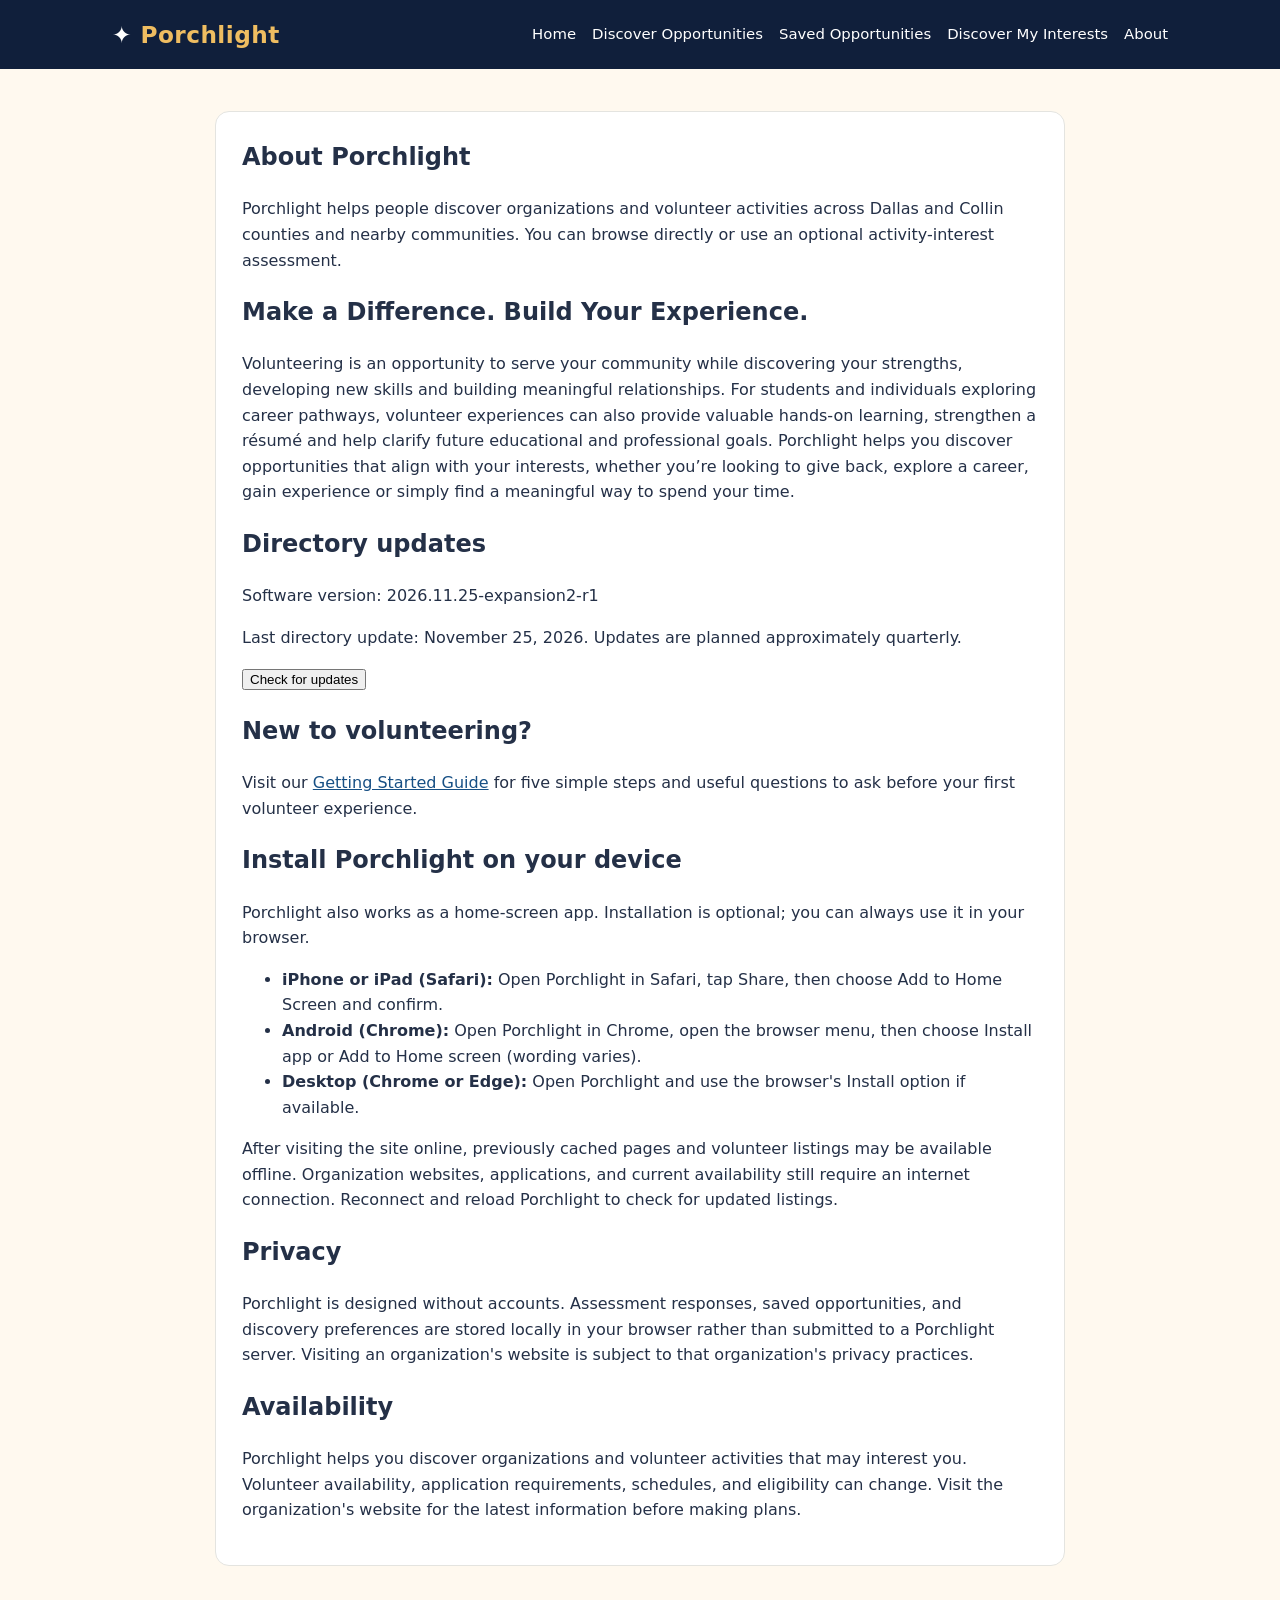
==== commit a9632d39: "Add files via upload" ====
--- a/about.html
+++ b/about.html
@@ -1 +1 @@
-<!doctype html><html lang="en"><head><meta charset="utf-8"><meta name="viewport" content="width=device-width,initial-scale=1"><title>About & Privacy | Porchlight</title><link rel="stylesheet" href="css/styles.css"><meta name="theme-color" content="#0c254d"><link rel="manifest" href="manifest.webmanifest?v=2"><link rel="icon" type="image/png" href="images/favicon-48.png?v=2"><link rel="apple-touch-icon" sizes="180x180" href="images/apple-touch-icon.png?v=2"><meta name="apple-mobile-web-app-capable" content="yes"><meta name="apple-mobile-web-app-title" content="Porchlight"></head><body><a class="skip" href="#main">Skip to content</a><header class="top"><nav class="nav" aria-label="Main navigation"><a class="brand" href="index.html">✦ <span>Porchlight</span></a><div class="links"><a href="index.html">Home</a><a href="discover.html">Discover Opportunities</a><a href="saved.html">Saved Opportunities</a><a href="assessment.html">Discover My Interests</a><a href="about.html">About</a></div></nav></header><main id="main" class="wrap"><section class="panel"><h1>About Porchlight</h1><p>Porchlight helps people discover organizations and volunteer activities across Dallas and Collin counties and nearby communities. You can browse directly or use an optional activity-interest assessment.</p><h2>Make a Difference. Build Your Experience.</h2><p>Volunteering is an opportunity to serve your community while discovering your strengths, developing new skills and building meaningful relationships. For students and individuals exploring career pathways, volunteer experiences can also provide valuable hands-on learning, strengthen a résumé and help clarify future educational and professional goals. Porchlight helps you discover opportunities that align with your interests, whether you’re looking to give back, explore a career, gain experience or simply find a meaningful way to spend your time.</p><h2>Directory updates</h2><p>Software version: 2026.11.24-expansion1-r4</p><p>Last directory update: November 24, 2026. Updates are planned approximately quarterly.</p><button id="porchlight-check-update" type="button">Check for updates</button><p id="porchlight-update-status" role="status"></p><h2>New to volunteering?</h2><p>Visit our <a href="getting-started.html">Getting Started Guide</a> for five simple steps and useful questions to ask before your first volunteer experience.</p><h2 id="install">Install Porchlight on your device</h2><p>Porchlight also works as a home-screen app. Installation is optional; you can always use it in your browser.</p><ul><li><strong>iPhone or iPad (Safari):</strong> Open Porchlight in Safari, tap Share, then choose Add to Home Screen and confirm.</li><li><strong>Android (Chrome):</strong> Open Porchlight in Chrome, open the browser menu, then choose Install app or Add to Home screen (wording varies).</li><li><strong>Desktop (Chrome or Edge):</strong> Open Porchlight and use the browser's Install option if available.</li></ul><p>After visiting the site online, previously cached pages and volunteer listings may be available offline. Organization websites, applications, and current availability still require an internet connection. Reconnect and reload Porchlight to check for updated listings.</p><h2>Privacy</h2><p>Porchlight is designed without accounts. Assessment responses, saved opportunities, and discovery preferences are stored locally in your browser rather than submitted to a Porchlight server. Visiting an organization's website is subject to that organization's privacy practices.</p><h2>Availability</h2><p>Porchlight helps you discover organizations and volunteer activities that may interest you. Volunteer availability, application requirements, schedules, and eligibility can change. Visit the organization's website for the latest information before making plans.</p></section></main><script src="js/navigation.js"></script><script src="js/pwa.js" defer></script></body></html>
+<!doctype html><html lang="en"><head><meta charset="utf-8"><meta name="viewport" content="width=device-width,initial-scale=1"><title>About & Privacy | Porchlight</title><link rel="stylesheet" href="css/styles.css"><meta name="theme-color" content="#0c254d"><link rel="manifest" href="manifest.webmanifest?v=2"><link rel="icon" type="image/png" href="images/favicon-48.png?v=2"><link rel="apple-touch-icon" sizes="180x180" href="images/apple-touch-icon.png?v=2"><meta name="apple-mobile-web-app-capable" content="yes"><meta name="apple-mobile-web-app-title" content="Porchlight"></head><body><a class="skip" href="#main">Skip to content</a><header class="top"><nav class="nav" aria-label="Main navigation"><a class="brand" href="index.html">✦ <span>Porchlight</span></a><div class="links"><a href="index.html">Home</a><a href="discover.html">Discover Opportunities</a><a href="saved.html">Saved Opportunities</a><a href="assessment.html">Discover My Interests</a><a href="about.html">About</a></div></nav></header><main id="main" class="wrap"><section class="panel"><h1>About Porchlight</h1><p>Porchlight helps people discover organizations and volunteer activities across Dallas and Collin counties and nearby communities. You can browse directly or use an optional activity-interest assessment.</p><h2>Make a Difference. Build Your Experience.</h2><p>Volunteering is an opportunity to serve your community while discovering your strengths, developing new skills and building meaningful relationships. For students and individuals exploring career pathways, volunteer experiences can also provide valuable hands-on learning, strengthen a résumé and help clarify future educational and professional goals. Porchlight helps you discover opportunities that align with your interests, whether you’re looking to give back, explore a career, gain experience or simply find a meaningful way to spend your time.</p><h2>Directory updates</h2><p>Software version: 2026.11.25-expansion2-r1</p><p>Last directory update: November 25, 2026. Updates are planned approximately quarterly.</p><button id="porchlight-check-update" type="button">Check for updates</button><p id="porchlight-update-status" role="status"></p><h2>New to volunteering?</h2><p>Visit our <a href="getting-started.html">Getting Started Guide</a> for five simple steps and useful questions to ask before your first volunteer experience.</p><h2 id="install">Install Porchlight on your device</h2><p>Porchlight also works as a home-screen app. Installation is optional; you can always use it in your browser.</p><ul><li><strong>iPhone or iPad (Safari):</strong> Open Porchlight in Safari, tap Share, then choose Add to Home Screen and confirm.</li><li><strong>Android (Chrome):</strong> Open Porchlight in Chrome, open the browser menu, then choose Install app or Add to Home screen (wording varies).</li><li><strong>Desktop (Chrome or Edge):</strong> Open Porchlight and use the browser's Install option if available.</li></ul><p>After visiting the site online, previously cached pages and volunteer listings may be available offline. Organization websites, applications, and current availability still require an internet connection. Reconnect and reload Porchlight to check for updated listings.</p><h2>Privacy</h2><p>Porchlight is designed without accounts. Assessment responses, saved opportunities, and discovery preferences are stored locally in your browser rather than submitted to a Porchlight server. Visiting an organization's website is subject to that organization's privacy practices.</p><h2>Availability</h2><p>Porchlight helps you discover organizations and volunteer activities that may interest you. Volunteer availability, application requirements, schedules, and eligibility can change. Visit the organization's website for the latest information before making plans.</p></section></main><script src="js/navigation.js"></script><script src="js/pwa.js" defer></script></body></html>
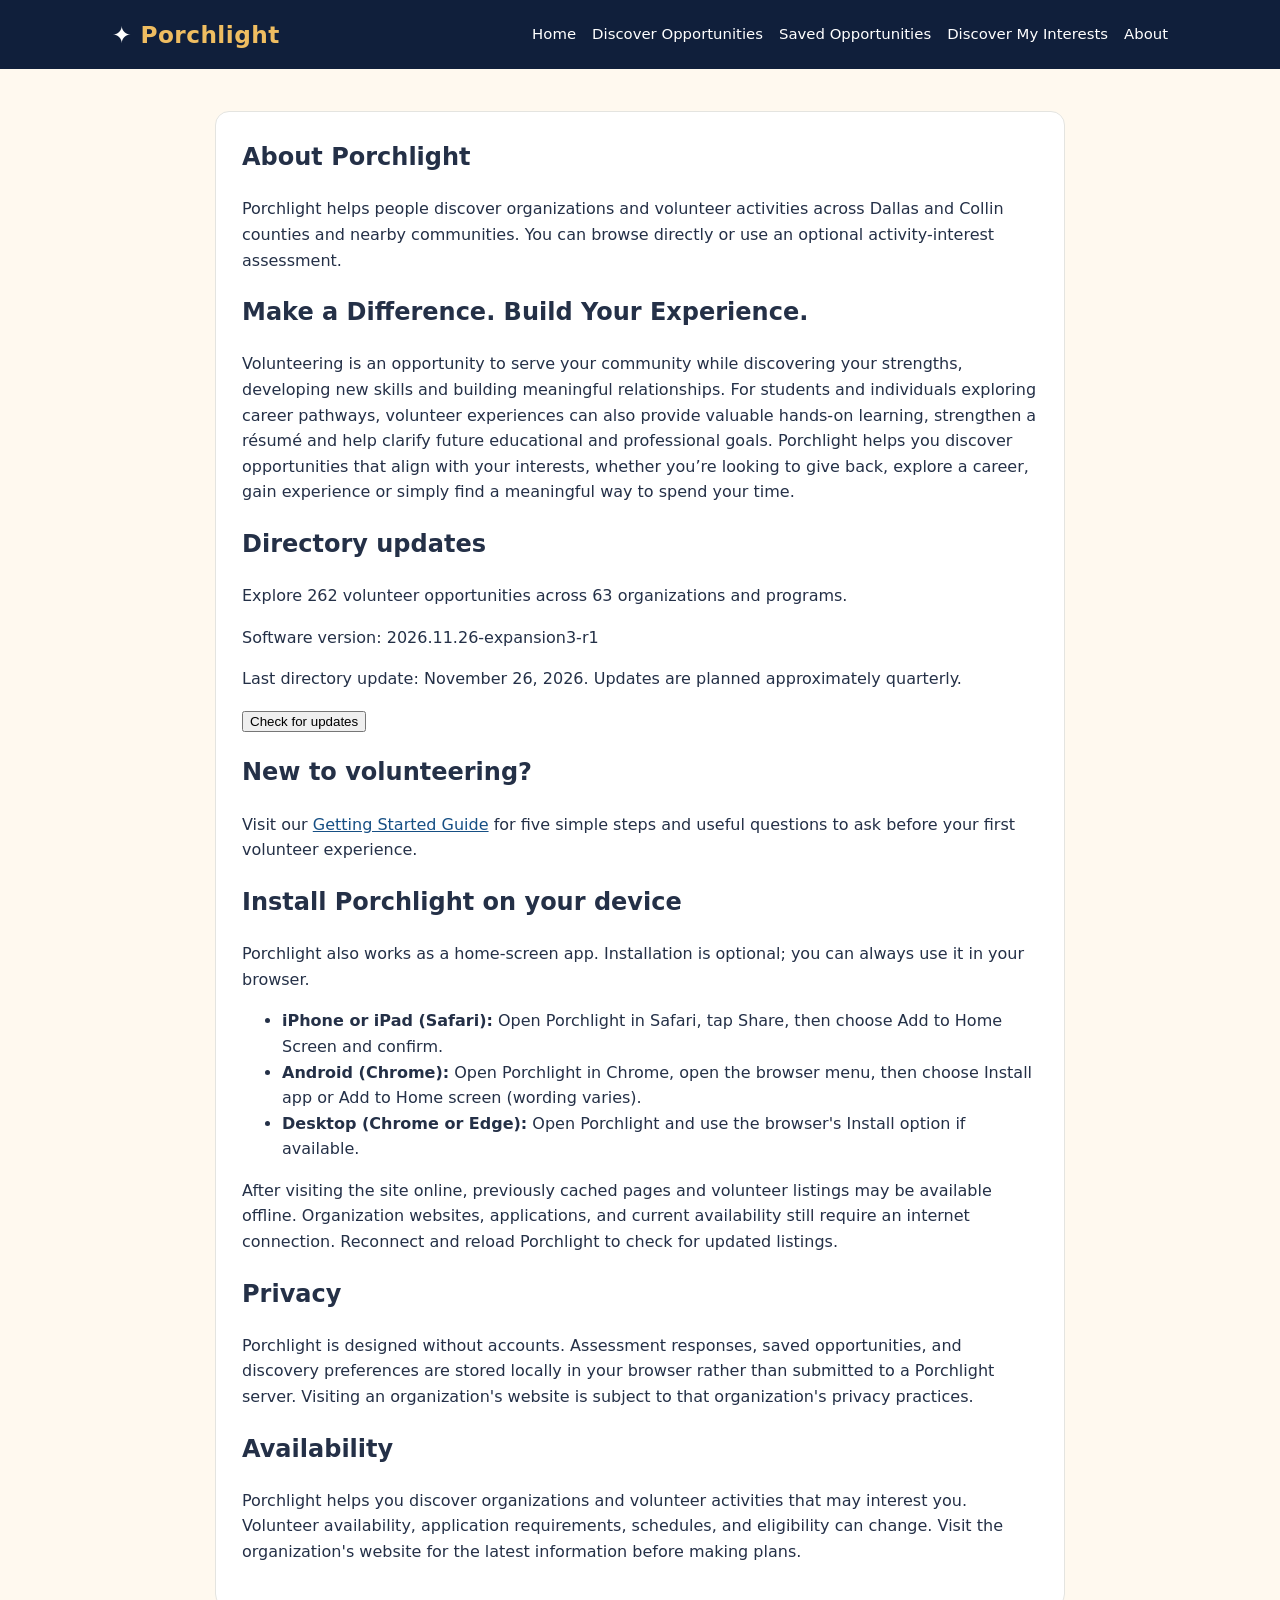
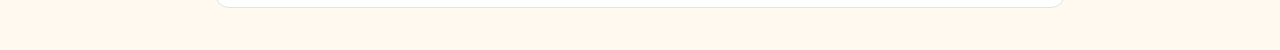
==== commit 4033a536: "Add files via upload" ====
--- a/about.html
+++ b/about.html
@@ -1 +1 @@
-<!doctype html><html lang="en"><head><meta charset="utf-8"><meta name="viewport" content="width=device-width,initial-scale=1"><title>About & Privacy | Porchlight</title><link rel="stylesheet" href="css/styles.css"><meta name="theme-color" content="#0c254d"><link rel="manifest" href="manifest.webmanifest?v=2"><link rel="icon" type="image/png" href="images/favicon-48.png?v=2"><link rel="apple-touch-icon" sizes="180x180" href="images/apple-touch-icon.png?v=2"><meta name="apple-mobile-web-app-capable" content="yes"><meta name="apple-mobile-web-app-title" content="Porchlight"></head><body><a class="skip" href="#main">Skip to content</a><header class="top"><nav class="nav" aria-label="Main navigation"><a class="brand" href="index.html">✦ <span>Porchlight</span></a><div class="links"><a href="index.html">Home</a><a href="discover.html">Discover Opportunities</a><a href="saved.html">Saved Opportunities</a><a href="assessment.html">Discover My Interests</a><a href="about.html">About</a></div></nav></header><main id="main" class="wrap"><section class="panel"><h1>About Porchlight</h1><p>Porchlight helps people discover organizations and volunteer activities across Dallas and Collin counties and nearby communities. You can browse directly or use an optional activity-interest assessment.</p><h2>Make a Difference. Build Your Experience.</h2><p>Volunteering is an opportunity to serve your community while discovering your strengths, developing new skills and building meaningful relationships. For students and individuals exploring career pathways, volunteer experiences can also provide valuable hands-on learning, strengthen a résumé and help clarify future educational and professional goals. Porchlight helps you discover opportunities that align with your interests, whether you’re looking to give back, explore a career, gain experience or simply find a meaningful way to spend your time.</p><h2>Directory updates</h2><p>Software version: 2026.11.25-expansion2-r1</p><p>Last directory update: November 25, 2026. Updates are planned approximately quarterly.</p><button id="porchlight-check-update" type="button">Check for updates</button><p id="porchlight-update-status" role="status"></p><h2>New to volunteering?</h2><p>Visit our <a href="getting-started.html">Getting Started Guide</a> for five simple steps and useful questions to ask before your first volunteer experience.</p><h2 id="install">Install Porchlight on your device</h2><p>Porchlight also works as a home-screen app. Installation is optional; you can always use it in your browser.</p><ul><li><strong>iPhone or iPad (Safari):</strong> Open Porchlight in Safari, tap Share, then choose Add to Home Screen and confirm.</li><li><strong>Android (Chrome):</strong> Open Porchlight in Chrome, open the browser menu, then choose Install app or Add to Home screen (wording varies).</li><li><strong>Desktop (Chrome or Edge):</strong> Open Porchlight and use the browser's Install option if available.</li></ul><p>After visiting the site online, previously cached pages and volunteer listings may be available offline. Organization websites, applications, and current availability still require an internet connection. Reconnect and reload Porchlight to check for updated listings.</p><h2>Privacy</h2><p>Porchlight is designed without accounts. Assessment responses, saved opportunities, and discovery preferences are stored locally in your browser rather than submitted to a Porchlight server. Visiting an organization's website is subject to that organization's privacy practices.</p><h2>Availability</h2><p>Porchlight helps you discover organizations and volunteer activities that may interest you. Volunteer availability, application requirements, schedules, and eligibility can change. Visit the organization's website for the latest information before making plans.</p></section></main><script src="js/navigation.js"></script><script src="js/pwa.js" defer></script></body></html>
+<!doctype html><html lang="en"><head><meta charset="utf-8"><meta name="viewport" content="width=device-width,initial-scale=1"><title>About & Privacy | Porchlight</title><link rel="stylesheet" href="css/styles.css"><meta name="theme-color" content="#0c254d"><link rel="manifest" href="manifest.webmanifest?v=2"><link rel="icon" type="image/png" href="images/favicon-48.png?v=2"><link rel="apple-touch-icon" sizes="180x180" href="images/apple-touch-icon.png?v=2"><meta name="apple-mobile-web-app-capable" content="yes"><meta name="apple-mobile-web-app-title" content="Porchlight"></head><body><a class="skip" href="#main">Skip to content</a><header class="top"><nav class="nav" aria-label="Main navigation"><a class="brand" href="index.html">✦ <span>Porchlight</span></a><div class="links"><a href="index.html">Home</a><a href="discover.html">Discover Opportunities</a><a href="saved.html">Saved Opportunities</a><a href="assessment.html">Discover My Interests</a><a href="about.html">About</a></div></nav></header><main id="main" class="wrap"><section class="panel"><h1>About Porchlight</h1><p>Porchlight helps people discover organizations and volunteer activities across Dallas and Collin counties and nearby communities. You can browse directly or use an optional activity-interest assessment.</p><h2>Make a Difference. Build Your Experience.</h2><p>Volunteering is an opportunity to serve your community while discovering your strengths, developing new skills and building meaningful relationships. For students and individuals exploring career pathways, volunteer experiences can also provide valuable hands-on learning, strengthen a résumé and help clarify future educational and professional goals. Porchlight helps you discover opportunities that align with your interests, whether you’re looking to give back, explore a career, gain experience or simply find a meaningful way to spend your time.</p><h2>Directory updates</h2><p>Explore 262 volunteer opportunities across 63 organizations and programs.</p><p>Software version: 2026.11.26-expansion3-r1</p><p>Last directory update: November 26, 2026. Updates are planned approximately quarterly.</p><button id="porchlight-check-update" type="button">Check for updates</button><p id="porchlight-update-status" role="status"></p><h2>New to volunteering?</h2><p>Visit our <a href="getting-started.html">Getting Started Guide</a> for five simple steps and useful questions to ask before your first volunteer experience.</p><h2 id="install">Install Porchlight on your device</h2><p>Porchlight also works as a home-screen app. Installation is optional; you can always use it in your browser.</p><ul><li><strong>iPhone or iPad (Safari):</strong> Open Porchlight in Safari, tap Share, then choose Add to Home Screen and confirm.</li><li><strong>Android (Chrome):</strong> Open Porchlight in Chrome, open the browser menu, then choose Install app or Add to Home screen (wording varies).</li><li><strong>Desktop (Chrome or Edge):</strong> Open Porchlight and use the browser's Install option if available.</li></ul><p>After visiting the site online, previously cached pages and volunteer listings may be available offline. Organization websites, applications, and current availability still require an internet connection. Reconnect and reload Porchlight to check for updated listings.</p><h2>Privacy</h2><p>Porchlight is designed without accounts. Assessment responses, saved opportunities, and discovery preferences are stored locally in your browser rather than submitted to a Porchlight server. Visiting an organization's website is subject to that organization's privacy practices.</p><h2>Availability</h2><p>Porchlight helps you discover organizations and volunteer activities that may interest you. Volunteer availability, application requirements, schedules, and eligibility can change. Visit the organization's website for the latest information before making plans.</p></section></main><script src="js/navigation.js"></script><script src="js/pwa.js" defer></script></body></html>
